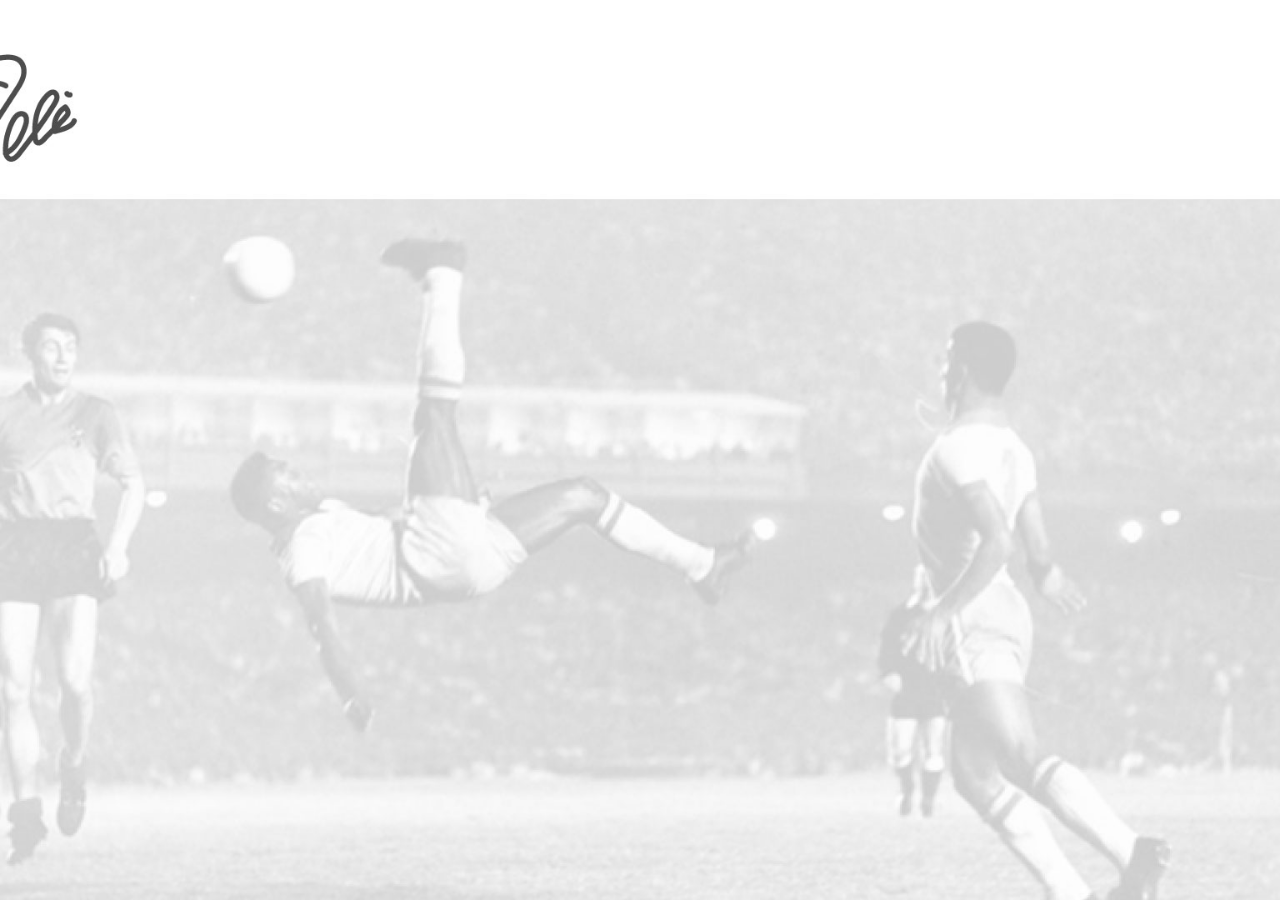
==== index.html @ 301c8caa "first commit" ====
<!DOCTYPE html>
<html lang="en">
  <head>
    <meta charset="UTF-8" />
    <meta http-equiv="X-UA-Compatible" content="IE=edge" />
    <meta name="viewport" content="width=device-width, initial-scale=1.0" />
    <title>The greatest of all time about</title>
    <link rel="stylesheet" href="style.css" />
    <!-- <link
      href="https://fonts.cdnfonts.com/css/american-typewriter"
      rel="stylesheet"
    /> -->
    <!-- <style>
      @import url("https://fonts.cdnfonts.com/css/american-typewriter");
    </style> -->
  </head>
  <body>
    <div class="banner">
      <div class="navbar">
        <ul>
          <li><a href="index.html">About</a></li>
          <li><a href="links.html">Links</a></li>
          <li><a href="pics.html">Photos</a></li>
        </ul>
      </div>
    </div>
  </body>
</html>
---- style.css ----
*{
    margin: 0;
    padding: 0;
    font-family: 'American Typewriter', sans-serif;                                                
}

.banner{
    width: 100%;
    height: 100vh;
    background-image: url("images/pelebw.jpg");
    background-size: cover;
    background-position: center;
}

.navbar{
    width: 85%;
    margin: auto;
    padding: 35px 0;
    display: flex;
    align-items: center;
    justify-content: space-between;
}

.navbar ul li{
    list-style: none;
    display: inline-block;
    margin: 0 20px;
   
}

.navbar ul li a{
    text-align: right;
    text-decoration: none;
    color: white;
}
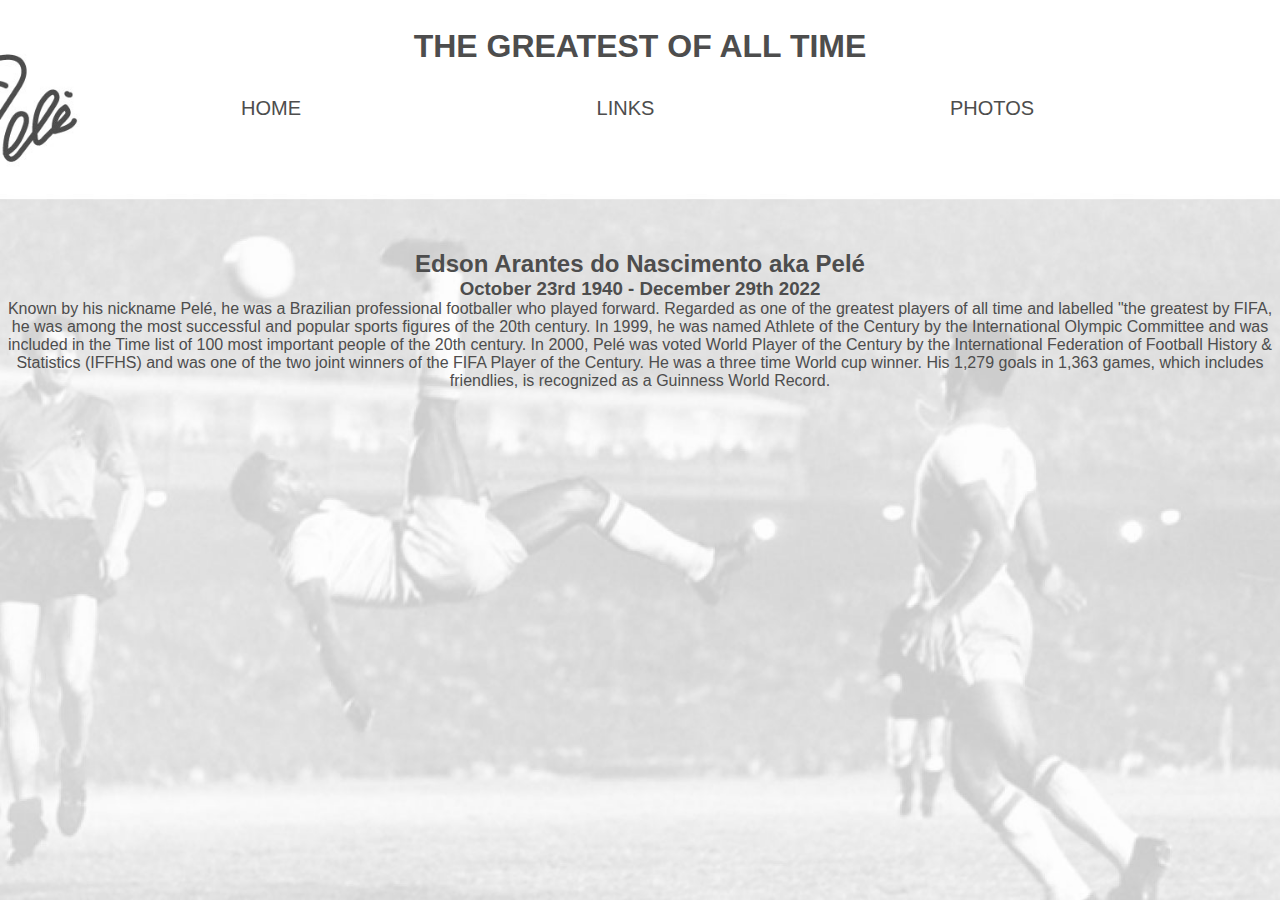
==== commit 2b2171e8: "created nav link" ====
--- a/index.html
+++ b/index.html
@@ -16,13 +16,35 @@
   </head>
   <body>
     <div class="banner">
+      <div class="title">
+        <h1>THE GREATEST OF ALL TIME</h1>
+      </div>
       <div class="navbar">
         <ul>
-          <li><a href="index.html">About</a></li>
+          <li><a href="index.html">Home</a></li>
           <li><a href="links.html">Links</a></li>
           <li><a href="pics.html">Photos</a></li>
         </ul>
       </div>
+
+      <div class="about">
+        <h2>Edson Arantes do Nascimento aka Pelé</h2>
+        <h3>October 23rd 1940 - December 29th 2022</h3>
+        <p>
+          Known by his nickname Pelé, he was a Brazilian professional footballer
+          who played forward. Regarded as one of the greatest players of all
+          time and labelled "the greatest by FIFA, he was among the most
+          successful and popular sports figures of the 20th century. In 1999, he
+          was named Athlete of the Century by the International Olympic
+          Committee and was included in the Time list of 100 most important
+          people of the 20th century. In 2000, Pelé was voted World Player of
+          the Century by the International Federation of Football History &
+          Statistics (IFFHS) and was one of the two joint winners of the FIFA
+          Player of the Century. He was a three time World cup winner. His 1,279
+          goals in 1,363 games, which includes friendlies, is recognized as a
+          Guinness World Record.
+        </p>
+      </div>
     </div>
   </body>
 </html>
--- a/style.css
+++ b/style.css
@@ -15,21 +15,58 @@
 .navbar{
     width: 85%;
     margin: auto;
-    padding: 35px 0;
+    padding: 60px 0;
     display: flex;
-    align-items: center;
+    align-items: center-left;
     justify-content: space-between;
+    cursor: pointer;
+    font-size: 20px;
 }
+
 
 .navbar ul li{
     list-style: none;
     display: inline-block;
-    margin: 0 20px;
+    margin: 0 145px;
+    position: relative;
    
 }
 
 .navbar ul li a{
-    text-align: right;
     text-decoration: none;
-    color: white;
+    color: #4d4d4d;
+    text-transform: uppercase;
+}
+
+.navbar ul li::after {
+    content: '';
+    height: 3px;
+    width: 0;
+    background: #4d4d4d;
+    position: absolute;
+    left: 0;
+    bottom: -3px;
+    transition: 0.5s;
+}
+
+.navbar ul li:hover::after {
+    width: 100%;
+}
+
+.title {
+    width: 100%;
+    position: center;
+    top: 15px;
+    transform: translateY(75%);
+    text-align: center;
+    color: #4d4d4d;
+}
+
+.about {
+    width: 100%;
+    position: center;
+    top: 50px;
+    transform: translateY(50%);
+    text-align: center;
+    color: #4d4d4d;
 }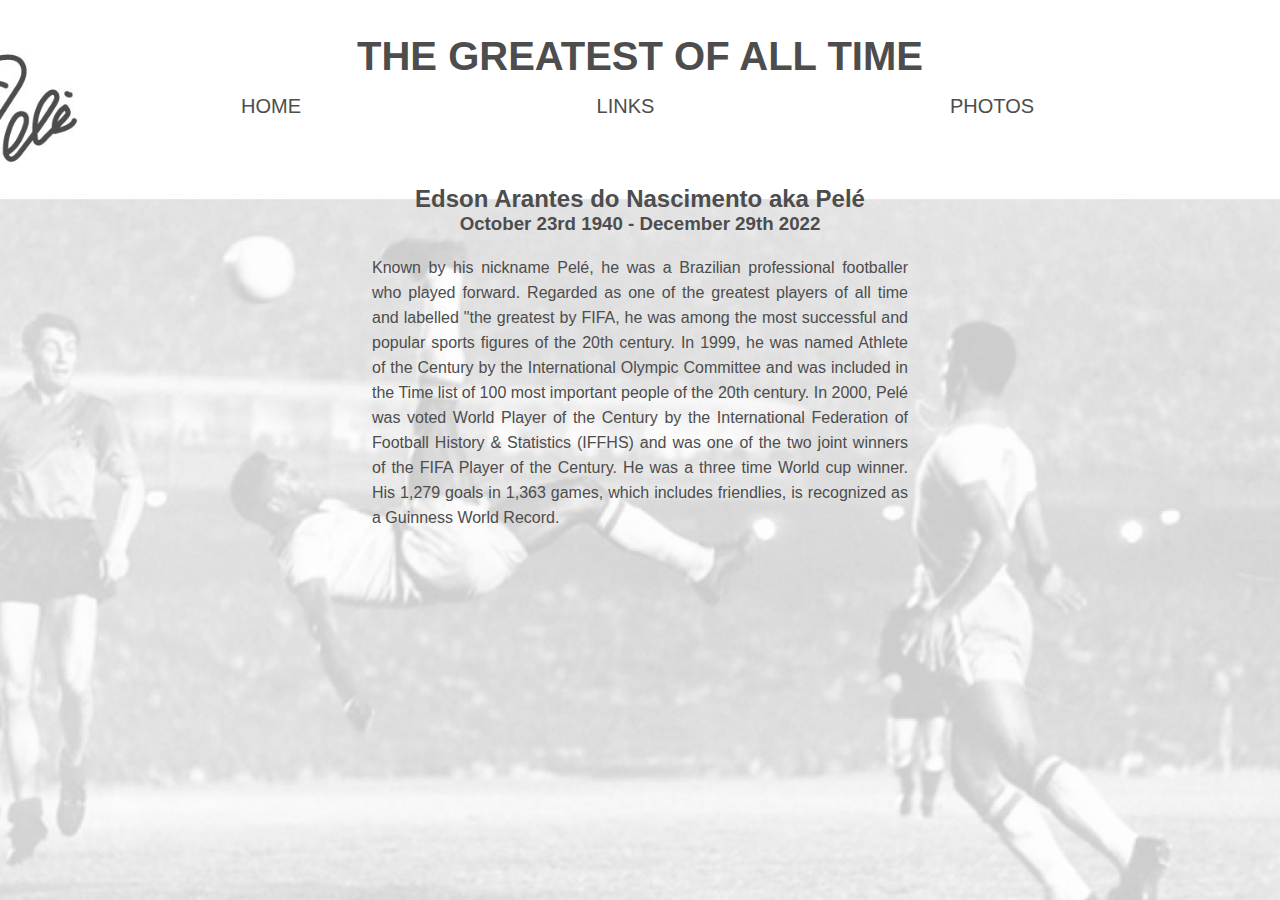
==== commit 15e7c0d0: "fin" ====
--- a/index.html
+++ b/index.html
@@ -19,6 +19,7 @@
       <div class="title">
         <h1>THE GREATEST OF ALL TIME</h1>
       </div>
+
       <div class="navbar">
         <ul>
           <li><a href="index.html">Home</a></li>
--- a/style.css
+++ b/style.css
@@ -15,7 +15,7 @@
 .navbar{
     width: 85%;
     margin: auto;
-    padding: 60px 0;
+    padding: 50px 0;
     display: flex;
     align-items: center-left;
     justify-content: space-between;
@@ -55,8 +55,9 @@
 
 .title {
     width: 100%;
+    font-size: 20px;
     position: center;
-    top: 15px;
+    padding-top: 0.01px;
     transform: translateY(75%);
     text-align: center;
     color: #4d4d4d;
@@ -65,8 +66,96 @@
 .about {
     width: 100%;
     position: center;
-    top: 50px;
-    transform: translateY(50%);
+    top: 25px;
+    transform: translateY(5%);
     text-align: center;
     color: #4d4d4d;
+}
+
+.about p {
+    margin: 20px;
+    line-height: 25px;
+    padding-left: 22em;
+    padding-right: 22em;
+    text-align: justify;
+}
+
+.links {
+    width: 100%;
+    position: absolute;
+    top: 45%;
+    transform: translateY(-50%);
+    text-align: center;
+    color: #4d4d4d;
+}
+
+.links h1 {
+    font-size: 35px;
+    margin-top: 5%;
+}
+
+.links p {
+    margin: 20px auto;
+    line-height: 25px;
+}
+
+button {
+    width: 200px;
+    padding: 15px 0;
+    text-align: center;
+    margin: 20px 10px;
+    border-radius: 25px;
+    font-weight: bold;
+    border: 2px solid #4d4d4d;
+    background: transparent;
+    color: #4d4d4d;
+    cursor: pointer;
+    position: relative;
+    overflow: hidden;
+}
+
+span {
+    background: #fff;
+    height: 100%;
+    width: 0;
+    border-radius: 25px;
+    position: absolute;
+    left: 0;
+    bottom: 0;
+    z-index: -1;
+    transition: 0.5s;
+}
+
+button:hover span {
+    width: 100%;
+}
+
+button:hover {
+    border: none;
+}
+
+a {
+    color: #4d4d4d
+}
+
+img {
+    max-width: 100%;
+    max-height: 100%;
+}
+
+.pic1 {
+    display: block;
+    width: 300px;
+    border-radius: 15px;
+    margin-right: auto;
+    margin-left: auto;
+    padding-bottom: 2em;
+}
+
+.pic2 {
+    display: block;
+    width: 300px;
+    border-radius: 10px;
+    margin-right: auto;
+    margin-left: auto;
 }